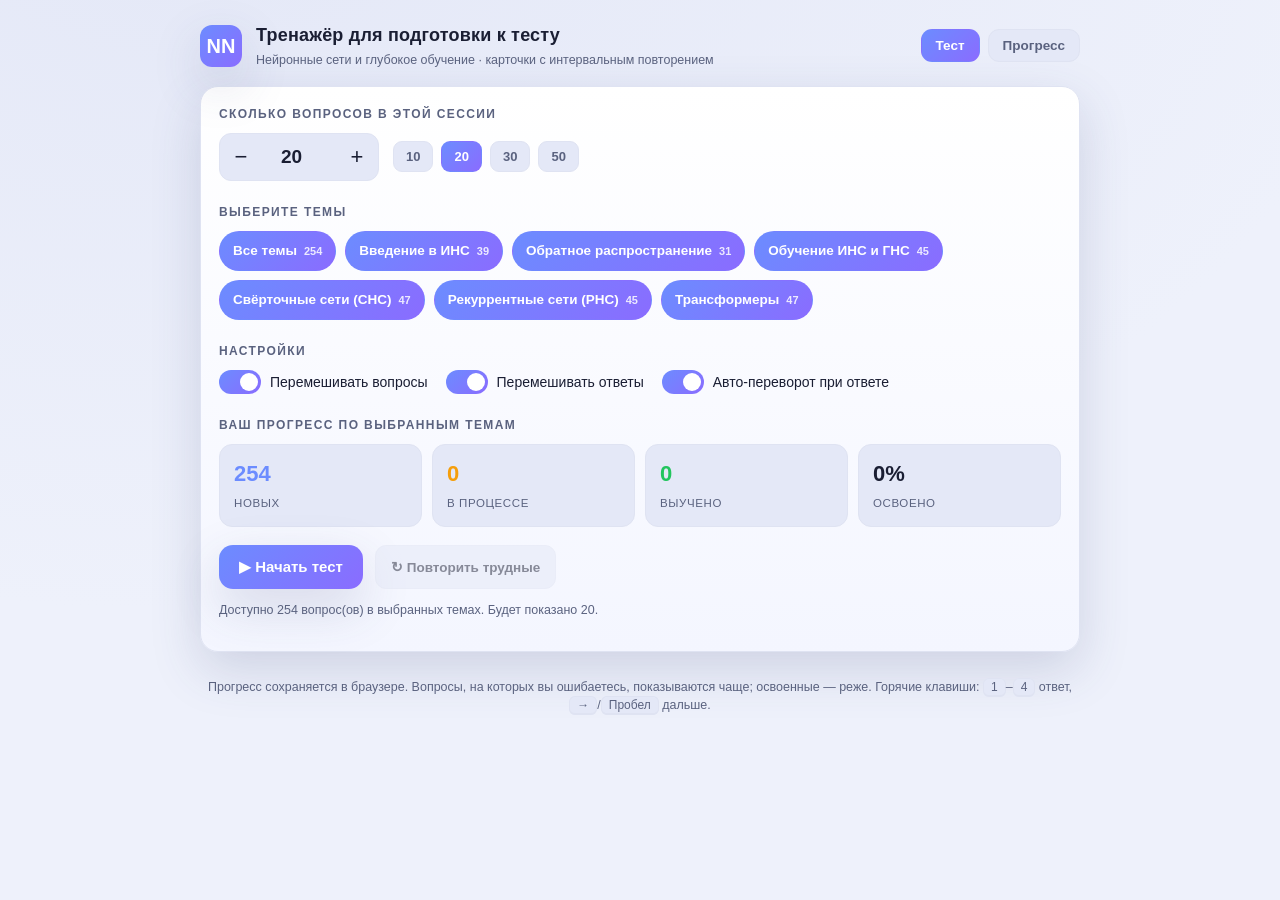
==== app/index.html @ 478d65cd "Start" ====
<!DOCTYPE html>
<html lang="ru">
<head>
<meta charset="UTF-8">
<meta name="viewport" content="width=device-width, initial-scale=1.0">
<title>Тренажёр · Нейронные сети и глубокое обучение</title>
<link rel="stylesheet" href="css/styles.css">
</head>
<body>
<div class="wrap">
  <header class="top">
    <div class="logo">NN</div>
    <div class="htext">
      <h1>Тренажёр для подготовки к тесту</h1>
      <p>Нейронные сети и глубокое обучение · карточки с интервальным повторением</p>
    </div>
    <nav class="tabs">
      <button class="tab on" data-view="setup">Тест</button>
      <button class="tab" data-view="progress">Прогресс</button>
    </nav>
  </header>

  <!-- ===================== SETUP ===================== -->
  <section id="setup" class="panel">
    <p class="section-title">Сколько вопросов в этой сессии</p>
    <div class="count-row">
      <div class="stepper">
        <button id="countMinus" type="button" aria-label="меньше">−</button>
        <input id="countInput" type="number" min="1" value="20" inputmode="numeric">
        <button id="countPlus" type="button" aria-label="больше">+</button>
      </div>
      <div class="presets">
        <button class="preset" data-v="10" type="button">10</button>
        <button class="preset on" data-v="20" type="button">20</button>
        <button class="preset" data-v="30" type="button">30</button>
        <button class="preset" data-v="50" type="button">50</button>
      </div>
    </div>

    <p class="section-title mt">Выберите темы</p>
    <div class="chips" id="topicChips"></div>

    <p class="section-title mt">Настройки</p>
    <div class="opts">
      <label class="switch"><input type="checkbox" id="optShuffleQ" checked><span class="track"></span>Перемешивать вопросы</label>
      <label class="switch"><input type="checkbox" id="optShuffleA" checked><span class="track"></span>Перемешивать ответы</label>
      <label class="switch"><input type="checkbox" id="optInstant" checked><span class="track"></span>Авто‑переворот при ответе</label>
    </div>

    <p class="section-title mt">Ваш прогресс по выбранным темам</p>
    <div class="mini-stats">
      <div class="mini fresh"><b id="miFresh">0</b><span>новых</span></div>
      <div class="mini learning"><b id="miLearning">0</b><span>в процессе</span></div>
      <div class="mini learned"><b id="miLearned">0</b><span>выучено</span></div>
      <div class="mini"><b id="miMastery">0%</b><span>освоено</span></div>
    </div>

    <div class="row">
      <button class="btn" id="startBtn">▶ Начать тест</button>
      <button class="btn ghost sm" id="reviewBtn">↻ Повторить трудные</button>
    </div>
    <p class="hint" id="setupHint"></p>
  </section>

  <!-- ===================== QUIZ ===================== -->
  <section id="quiz" class="hidden">
    <div class="hud">
      <span class="counter" id="counter">1 / 1</span>
      <div class="progress"><i id="progBar"></i></div>
      <div class="score">
        <span class="pill ok" id="okPill">✓ 0</span>
        <span class="pill no" id="noPill">✗ 0</span>
      </div>
    </div>

    <div class="scene">
      <div class="card3d" id="card3d">
        <!-- FRONT -->
        <div class="face front">
          <div class="cardHead">
            <span class="topicTag" id="fTopic">Тема</span>
            <span class="lvlTag" id="fLevel">новый</span>
          </div>
          <p class="q" id="fQ">Вопрос</p>
          <div class="answers" id="fAnswers"></div>
        </div>
        <!-- BACK -->
        <div class="face back" id="backFace">
          <div class="verdict">
            <div class="vIcon" id="vIcon">✓</div>
            <div class="vText"><b id="vTitle">Верно!</b><span id="vTopic">Тема</span></div>
          </div>
          <div class="backScroll">
            <p class="qsmall" id="bQ"></p>
            <div class="blk your hidden" id="yourBlk"><div class="lbl">Ваш ответ</div><div id="yourTxt"></div></div>
            <div class="blk right"><div class="lbl">Правильный ответ</div><div id="rightTxt"></div></div>
            <div class="blk expl"><div class="lbl">Пояснение</div><div id="explTxt"></div></div>
          </div>
          <div class="backFoot">
            <button class="btn" id="nextBtn">Дальше →</button>
            <button class="btn ghost sm" id="quitBtn">Завершить</button>
          </div>
        </div>
      </div>
    </div>
  </section>

  <!-- ===================== RESULTS ===================== -->
  <section id="results" class="panel hidden">
    <p class="section-title">Результат сессии</p>
    <div class="bigScore"><b id="rScorePct">0%</b><span id="rScoreRaw">0 из 0</span></div>
    <div id="rByTopic"></div>

    <p class="section-title mt">Список ваших ответов</p>
    <div class="filter-row" id="revFilter">
      <button class="preset on" data-f="all" type="button">Все</button>
      <button class="preset" data-f="wrong" type="button">Ошибки</button>
      <button class="preset" data-f="right" type="button">Верные</button>
    </div>
    <div class="review" id="review"></div>

    <div class="row">
      <button class="btn" id="againBtn">↺ Новый тест</button>
      <button class="btn ghost" id="retryWrongBtn">Повторить ошибки этой сессии</button>
    </div>
    <p class="hint center" id="rMsg"></p>
  </section>

  <!-- ===================== PROGRESS ===================== -->
  <section id="progress" class="panel hidden">
    <p class="section-title">Общий прогресс</p>
    <div class="bigScore"><b id="pgMastery">0%</b><span>освоено материала</span></div>
    <div class="stack" id="pgStack" style="margin:8px 0"></div>
    <div class="legend" id="pgLegend"></div>

    <div class="mini-stats">
      <div class="mini"><b id="pgSeen">0</b><span>изучается</span></div>
      <div class="mini"><b id="pgTotal">0</b><span>всего</span></div>
      <div class="mini learned"><b id="pgRight">0</b><span>верных ответов</span></div>
      <div class="mini"><b id="pgWrong">0</b><span>ошибок</span></div>
    </div>

    <p class="section-title mt">По темам</p>
    <div class="bars-topic" id="pgByTopic"></div>

    <div class="row">
      <button class="btn ghost sm danger-btn" id="resetBtn">Сбросить прогресс</button>
    </div>
  </section>

  <p class="hint center" style="margin-top:26px">
    Прогресс сохраняется в браузере. Вопросы, на которых вы ошибаетесь, показываются чаще; освоенные — реже.
    Горячие клавиши: <kbd>1</kbd>–<kbd>4</kbd> ответ, <kbd>→</kbd>/<kbd>Пробел</kbd> дальше.
  </p>
</div>

<!-- Данные: автогенерируемый бандл (работает по двойному клику).
     Источник истины — data/questions.json (см. README и tools/build.py). -->
<script src="data/questions.js"></script>
<script src="js/storage.js"></script>
<script src="js/app.js"></script>
</body>
</html>
---- app/css/styles.css ----
/* ============================================================
   Тренажёр НСиГО — стили
   ============================================================ */
:root{
  --bg:#0f1220; --bg2:#161a2e; --card:#1c2138; --card2:#222843;
  --txt:#e8ebf6; --muted:#9aa3c4; --line:#2c3350;
  --accent:#6c8cff; --accent2:#8a6cff;
  --green:#22c55e; --green-bg:rgba(34,197,94,.14);
  --red:#ef4444; --red-bg:rgba(239,68,68,.14);
  --amber:#f59e0b; --amber-bg:rgba(245,158,11,.14);
  --r:18px; --shadow:0 18px 50px rgba(0,0,0,.45);
}
@media (prefers-color-scheme: light){
  :root{
    --bg:#eef1fb; --bg2:#e4e8f7; --card:#ffffff; --card2:#f4f6ff;
    --txt:#1a1e33; --muted:#5a627f; --line:#dfe3f2;
    --shadow:0 18px 50px rgba(60,70,120,.18);
  }
}
*{box-sizing:border-box}
html,body{margin:0;padding:0}
body{
  font-family:-apple-system,BlinkMacSystemFont,"Segoe UI",Roboto,"Helvetica Neue",Arial,sans-serif;
  background:radial-gradient(1200px 700px at 15% -10%,var(--bg2),var(--bg)) fixed;
  color:var(--txt); min-height:100vh; line-height:1.5; padding:22px 16px 70px;
}
.wrap{max-width:880px;margin:0 auto}

/* ---------- header / tabs ---------- */
header.top{display:flex;align-items:center;gap:14px;flex-wrap:wrap;margin-bottom:16px}
.logo{width:42px;height:42px;border-radius:12px;flex:0 0 auto;
  background:linear-gradient(135deg,var(--accent),var(--accent2));
  display:grid;place-items:center;font-weight:800;color:#fff;font-size:20px;box-shadow:var(--shadow)}
.htext h1{font-size:18px;margin:0;font-weight:750;letter-spacing:.2px}
.htext p{margin:2px 0 0;color:var(--muted);font-size:12.5px}
.tabs{display:flex;gap:8px;margin-left:auto}
.tab{border:1px solid var(--line);background:var(--bg2);color:var(--muted);
  padding:8px 14px;border-radius:11px;font-size:13.5px;cursor:pointer;font-weight:600;transition:.15s}
.tab:hover{border-color:var(--accent)}
.tab.on{background:linear-gradient(135deg,var(--accent),var(--accent2));border-color:transparent;color:#fff}

.panel{background:linear-gradient(180deg,var(--card),var(--card2));border:1px solid var(--line);
  border-radius:var(--r);box-shadow:var(--shadow);padding:18px}
.section-title{font-size:12px;text-transform:uppercase;letter-spacing:1.4px;color:var(--muted);margin:0 0 10px;font-weight:700}
.section-title.mt{margin-top:22px}

/* ---------- chips / switches ---------- */
.chips{display:flex;flex-wrap:wrap;gap:9px}
.chip{border:1px solid var(--line);background:var(--bg2);color:var(--txt);
  padding:9px 13px;border-radius:999px;font-size:13.5px;cursor:pointer;user-select:none;
  transition:.15s;display:flex;align-items:center;gap:7px}
.chip:hover{border-color:var(--accent)}
.chip.on{background:linear-gradient(135deg,var(--accent),var(--accent2));border-color:transparent;color:#fff;font-weight:600}
.chip .cnt{font-size:11px;opacity:.85}
.opts{display:flex;flex-wrap:wrap;gap:18px;margin-top:6px;align-items:center}
.switch{display:flex;align-items:center;gap:9px;font-size:14px;cursor:pointer}
.switch input{display:none}
.track{width:42px;height:24px;border-radius:999px;background:var(--line);position:relative;transition:.2s;flex:0 0 auto}
.track::after{content:"";position:absolute;top:3px;left:3px;width:18px;height:18px;border-radius:50%;background:#fff;transition:.2s}
.switch input:checked + .track{background:linear-gradient(135deg,var(--accent),var(--accent2))}
.switch input:checked + .track::after{transform:translateX(18px)}

/* ---------- number stepper ---------- */
.count-row{display:flex;align-items:center;gap:14px;flex-wrap:wrap}
.stepper{display:flex;align-items:center;gap:0;border:1px solid var(--line);border-radius:12px;overflow:hidden;background:var(--bg2)}
.stepper button{border:none;background:transparent;color:var(--txt);width:42px;height:46px;font-size:22px;cursor:pointer;transition:.15s}
.stepper button:hover{background:var(--card2)}
.stepper input{width:74px;height:46px;border:none;background:transparent;color:var(--txt);text-align:center;
  font-size:19px;font-weight:700;font-variant-numeric:tabular-nums;outline:none}
.presets{display:flex;gap:8px;flex-wrap:wrap}
.preset{border:1px solid var(--line);background:var(--bg2);color:var(--muted);border-radius:9px;
  padding:7px 12px;font-size:13px;cursor:pointer;font-weight:600;transition:.15s}
.preset:hover{border-color:var(--accent);color:var(--txt)}
.preset.on{color:#fff;background:linear-gradient(135deg,var(--accent),var(--accent2));border-color:transparent}

/* ---------- buttons ---------- */
.row{display:flex;gap:12px;flex-wrap:wrap;margin-top:18px}
.btn{border:none;border-radius:14px;padding:13px 20px;font-size:15px;font-weight:700;cursor:pointer;
  background:linear-gradient(135deg,var(--accent),var(--accent2));color:#fff;box-shadow:var(--shadow);transition:.15s}
.btn:hover{transform:translateY(-1px)}
.btn:disabled{opacity:.5;cursor:not-allowed;transform:none}
.btn.ghost{background:var(--bg2);color:var(--txt);border:1px solid var(--line);box-shadow:none}
.btn.sm{padding:9px 15px;font-size:13.5px;border-radius:11px}
.hint{color:var(--muted);font-size:12.5px;margin-top:12px}
.center{text-align:center}
kbd{background:var(--bg2);border:1px solid var(--line);border-bottom-width:2px;border-radius:6px;padding:1px 7px;font-size:12px;font-family:inherit}

/* ---------- mastery mini-summary on setup ---------- */
.mini-stats{display:flex;gap:10px;flex-wrap:wrap;margin-top:6px}
.mini{flex:1 1 120px;background:var(--bg2);border:1px solid var(--line);border-radius:13px;padding:12px 14px}
.mini b{font-size:22px;display:block;font-variant-numeric:tabular-nums}
.mini span{font-size:11.5px;color:var(--muted);text-transform:uppercase;letter-spacing:.6px}
.mini.learned b{color:var(--green)} .mini.learning b{color:var(--amber)} .mini.fresh b{color:var(--accent)}

/* ---------- quiz HUD ---------- */
.hud{display:flex;align-items:center;gap:12px;flex-wrap:wrap;margin-bottom:14px}
.progress{flex:1 1 200px;height:10px;background:var(--bg2);border-radius:999px;overflow:hidden;border:1px solid var(--line)}
.progress > i{display:block;height:100%;width:0;background:linear-gradient(90deg,var(--accent),var(--accent2));transition:width .3s}
.counter{font-variant-numeric:tabular-nums;font-size:13.5px;color:var(--muted);font-weight:600}
.score{display:flex;gap:8px;font-size:13px;font-weight:700}
.pill{padding:5px 11px;border-radius:999px;border:1px solid var(--line)}
.pill.ok{color:var(--green);background:var(--green-bg);border-color:transparent}
.pill.no{color:var(--red);background:var(--red-bg);border-color:transparent}

/* ---------- flip card ---------- */
.scene{perspective:1600px;margin-bottom:18px}
.card3d{position:relative;transform-style:preserve-3d;transition:transform .55s cubic-bezier(.4,.2,.2,1),height .25s ease;min-height:300px}
.card3d.flipped{transform:rotateY(180deg)}
.face{position:absolute;top:0;left:0;width:100%;min-height:100%;backface-visibility:hidden;-webkit-backface-visibility:hidden;
  border-radius:var(--r);border:1px solid var(--line);background:linear-gradient(180deg,var(--card),var(--card2));
  box-shadow:var(--shadow);padding:22px;display:flex;flex-direction:column}
.face.back{transform:rotateY(180deg)}
.cardHead{display:flex;justify-content:space-between;align-items:center;gap:10px;margin-bottom:14px}
.topicTag{font-size:11.5px;font-weight:700;color:var(--accent);
  background:var(--bg2);border:1px solid var(--line);padding:5px 11px;border-radius:999px}
.lvlTag{font-size:11px;font-weight:700;color:var(--muted);background:var(--bg2);border:1px solid var(--line);
  padding:5px 10px;border-radius:999px}
.lvlTag.learned{color:var(--green);border-color:var(--green)}
.q{font-size:18.5px;font-weight:650;margin:0 0 16px;line-height:1.45}
.answers{display:flex;flex-direction:column;gap:10px;margin-top:4px}
.ans{display:flex;align-items:flex-start;gap:12px;text-align:left;width:100%;
  border:1.5px solid var(--line);background:var(--bg2);color:var(--txt);
  border-radius:13px;padding:13px 15px;font-size:14.5px;cursor:pointer;transition:.15s;line-height:1.4}
.ans:hover{border-color:var(--accent);background:var(--card2)}
.ans .key{flex:0 0 auto;width:25px;height:25px;border-radius:8px;background:var(--card);
  border:1px solid var(--line);display:grid;place-items:center;font-weight:800;font-size:13px;color:var(--muted)}
.ans.correct{border-color:var(--green);background:var(--green-bg)}
.ans.correct .key{background:var(--green);color:#fff;border-color:transparent}
.ans.wrong{border-color:var(--red);background:var(--red-bg)}
.ans.wrong .key{background:var(--red);color:#fff;border-color:transparent}
.ans.dim{opacity:.5}
.ans:disabled{cursor:default}

/* ---------- back face ---------- */
.verdict{display:flex;align-items:center;gap:11px;margin-bottom:14px}
.vIcon{width:46px;height:46px;border-radius:13px;display:grid;place-items:center;font-size:24px;flex:0 0 auto}
.vIcon.ok{background:var(--green-bg);color:var(--green)}
.vIcon.no{background:var(--red-bg);color:var(--red)}
.vText b{font-size:17px}
.vText span{display:block;color:var(--muted);font-size:13px}
.face.back.ok{border-color:var(--green);box-shadow:0 0 0 1px var(--green),0 18px 50px rgba(34,197,94,.18)}
.face.back.no{border-color:var(--red);box-shadow:0 0 0 1px var(--red),0 18px 50px rgba(239,68,68,.18)}
.blk{border-radius:13px;padding:13px 15px;margin-bottom:11px;font-size:14px}
.blk .lbl{font-size:11px;text-transform:uppercase;letter-spacing:1.1px;font-weight:700;color:var(--muted);margin-bottom:5px}
.blk.right{background:var(--green-bg);border:1px solid var(--green)}
.blk.right .lbl{color:var(--green)}
.blk.your{background:var(--red-bg);border:1px solid var(--red)}
.blk.your .lbl{color:var(--red)}
.blk.expl{background:var(--bg2);border:1px solid var(--line)}
.qsmall{font-size:13px;color:var(--muted);margin-bottom:12px;line-height:1.4}
.backScroll{overflow:auto;flex:1 1 auto}
.backFoot{display:flex;gap:10px;margin-top:14px}

/* ---------- results / summary ---------- */
.bigScore{display:flex;align-items:baseline;gap:10px;margin:4px 0 6px}
.bigScore b{font-size:46px;font-weight:800}
.bigScore span{color:var(--muted);font-size:15px}
.tStat{display:flex;align-items:center;gap:12px;margin:9px 0}
.tStat .name{flex:0 0 170px;font-size:13.5px}
.tbar{flex:1;height:9px;border-radius:999px;background:var(--bg2);overflow:hidden;border:1px solid var(--line)}
.tbar > i{display:block;height:100%;background:linear-gradient(90deg,var(--accent),var(--accent2))}
.tStat .pct{flex:0 0 70px;text-align:right;font-size:13px;font-variant-numeric:tabular-nums;color:var(--muted);font-weight:600}

/* answers review list */
.review{margin-top:6px}
.rev-item{display:flex;gap:12px;padding:13px 14px;border:1px solid var(--line);border-radius:13px;margin-bottom:10px;background:var(--bg2)}
.rev-item.ok{border-left:4px solid var(--green)}
.rev-item.no{border-left:4px solid var(--red)}
.rev-mark{flex:0 0 auto;width:26px;height:26px;border-radius:8px;display:grid;place-items:center;font-weight:800;font-size:14px}
.rev-mark.ok{background:var(--green-bg);color:var(--green)}
.rev-mark.no{background:var(--red-bg);color:var(--red)}
.rev-body{flex:1;min-width:0}
.rev-q{font-size:14px;font-weight:600;margin-bottom:6px}
.rev-q .qnum{color:var(--muted);font-weight:700;margin-right:6px}
.rev-a{font-size:13px;margin:2px 0;color:var(--muted)}
.rev-a b{font-weight:700}
.rev-a.you-wrong b{color:var(--red)}
.rev-a.correct-a b{color:var(--green)}
.rev-topic{font-size:11px;color:var(--accent);margin-top:5px}
.filter-row{display:flex;gap:8px;margin:4px 0 14px;flex-wrap:wrap}

/* ---------- progress screen ---------- */
.bars-topic{margin-top:8px}
.legend{display:flex;gap:16px;flex-wrap:wrap;font-size:12.5px;color:var(--muted);margin:10px 0 16px}
.legend span{display:inline-flex;align-items:center;gap:6px}
.dot{width:10px;height:10px;border-radius:3px;display:inline-block}
.dot.g{background:var(--green)} .dot.a{background:var(--amber)} .dot.b{background:var(--accent)} .dot.n{background:var(--line)}
.stack{display:flex;height:14px;border-radius:999px;overflow:hidden;border:1px solid var(--line);background:var(--bg2)}
.stack > i{display:block;height:100%}
.stack > i.g{background:var(--green)} .stack > i.a{background:var(--amber)} .stack > i.b{background:var(--accent)}
.tp-row{margin:14px 0}
.tp-head{display:flex;justify-content:space-between;font-size:13.5px;margin-bottom:6px}
.tp-head .nm{font-weight:600}
.tp-head .meta{color:var(--muted);font-variant-numeric:tabular-nums}
.danger-btn{color:var(--red)!important}
.empty{color:var(--muted);font-size:13.5px;padding:8px 0}

.hidden{display:none!important}
@media (max-width:560px){
  .q{font-size:17px}.face{padding:18px}.tStat .name{flex-basis:120px}
  .tabs{margin-left:0;width:100%}
}
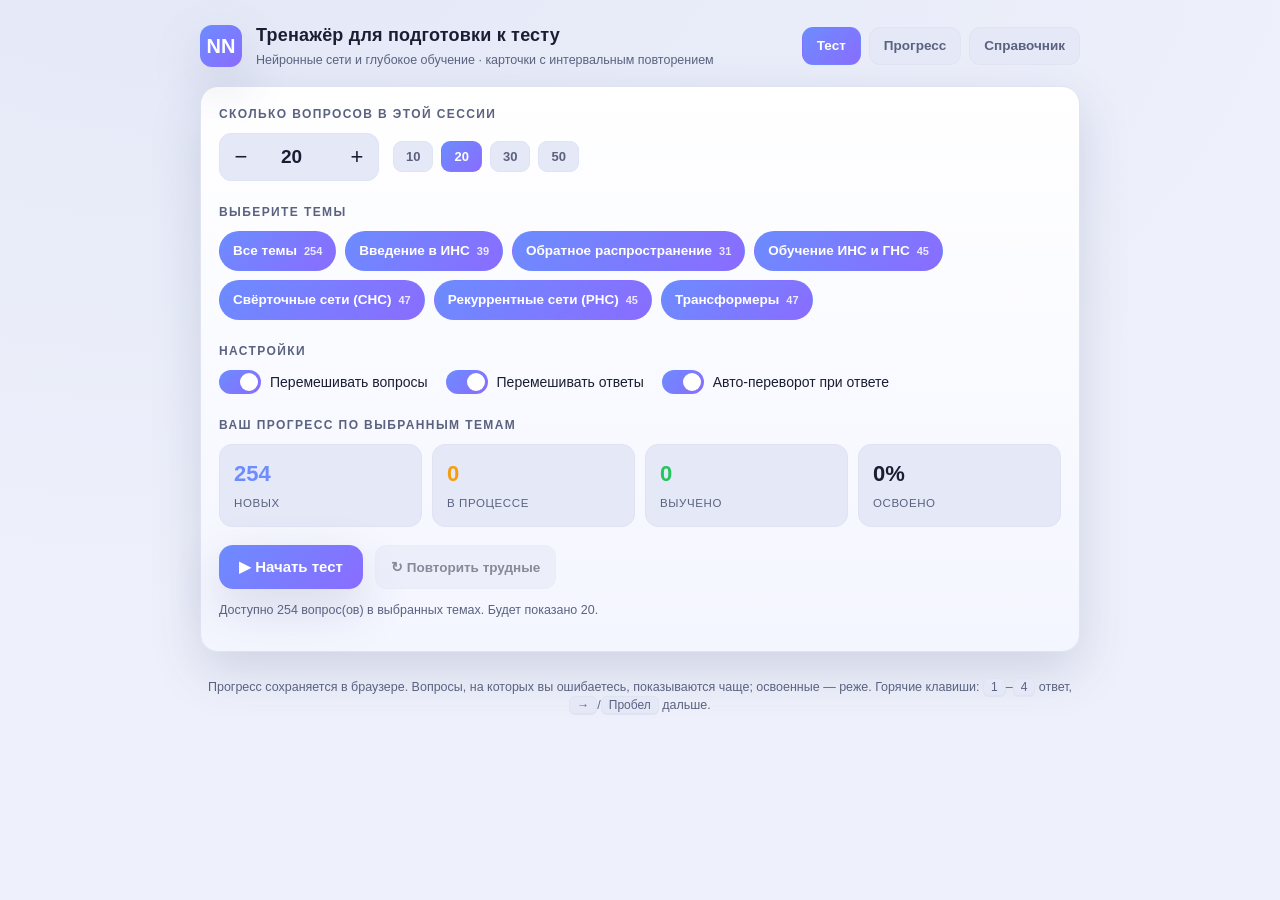
==== commit d64f9c8a: "Справочник - Добавлена важная инфа по темам" ====
--- a/app/index.html
+++ b/app/index.html
@@ -17,6 +17,7 @@
     <nav class="tabs">
       <button class="tab on" data-view="setup">Тест</button>
       <button class="tab" data-view="progress">Прогресс</button>
+      <a class="tab" href="reference.html">Справочник</a>
     </nav>
   </header>
 
--- a/app/css/styles.css
+++ b/app/css/styles.css
@@ -196,7 +196,35 @@
 .empty{color:var(--muted);font-size:13.5px;padding:8px 0}
 
 .hidden{display:none!important}
+
+/* ===================== СПРАВОЧНИК (reference.html) ===================== */
+a.tab{text-decoration:none;display:inline-flex;align-items:center}
+.search-row{display:flex;gap:10px;align-items:center}
+#refSearch{flex:1;min-width:0;background:var(--bg2);border:1px solid var(--line);color:var(--txt);
+  border-radius:12px;padding:12px 14px;font-size:15px;outline:none}
+#refSearch:focus{border-color:var(--accent)}
+#refNav .chip{cursor:pointer}
+#refNav .chip.dim{opacity:.4}
+.ref-topic{margin-bottom:18px}
+.ref-h{font-size:18px;margin:0 0 6px;font-weight:750;color:var(--accent)}
+.ref-sub{font-size:12px;text-transform:uppercase;letter-spacing:1.2px;color:var(--muted);
+  font-weight:700;margin:18px 0 10px;padding-bottom:6px;border-bottom:1px solid var(--line)}
+.formula-list{display:flex;flex-direction:column;gap:10px}
+.formula{background:var(--bg2);border:1px solid var(--line);border-radius:13px;padding:12px 14px;border-left:3px solid var(--accent)}
+.f-name{font-size:13px;font-weight:700;margin-bottom:7px}
+.f-expr{font-family:"Cascadia Code",Consolas,"SF Mono",Menlo,monospace;font-size:14px;line-height:1.7;
+  background:var(--card);border:1px solid var(--line);border-radius:9px;padding:9px 12px;overflow-x:auto;white-space:pre-wrap;word-break:break-word}
+.f-note{font-size:12.5px;color:var(--muted);margin-top:8px;line-height:1.5}
+.fact-list{margin:0;padding-left:20px;display:flex;flex-direction:column;gap:8px}
+.fact-list li{font-size:14px;line-height:1.5}
+.fact-list li::marker{color:var(--accent)}
+.gloss-list{display:flex;flex-direction:column;gap:8px}
+.gloss{background:var(--bg2);border:1px solid var(--line);border-radius:11px;padding:10px 13px}
+.g-term{display:block;font-weight:700;font-size:14px;color:var(--txt);margin-bottom:3px}
+.g-def{display:block;font-size:13px;color:var(--muted);line-height:1.5}
+
 @media (max-width:560px){
   .q{font-size:17px}.face{padding:18px}.tStat .name{flex-basis:120px}
   .tabs{margin-left:0;width:100%}
-}
+  .f-expr{font-size:12.5px}
+}
